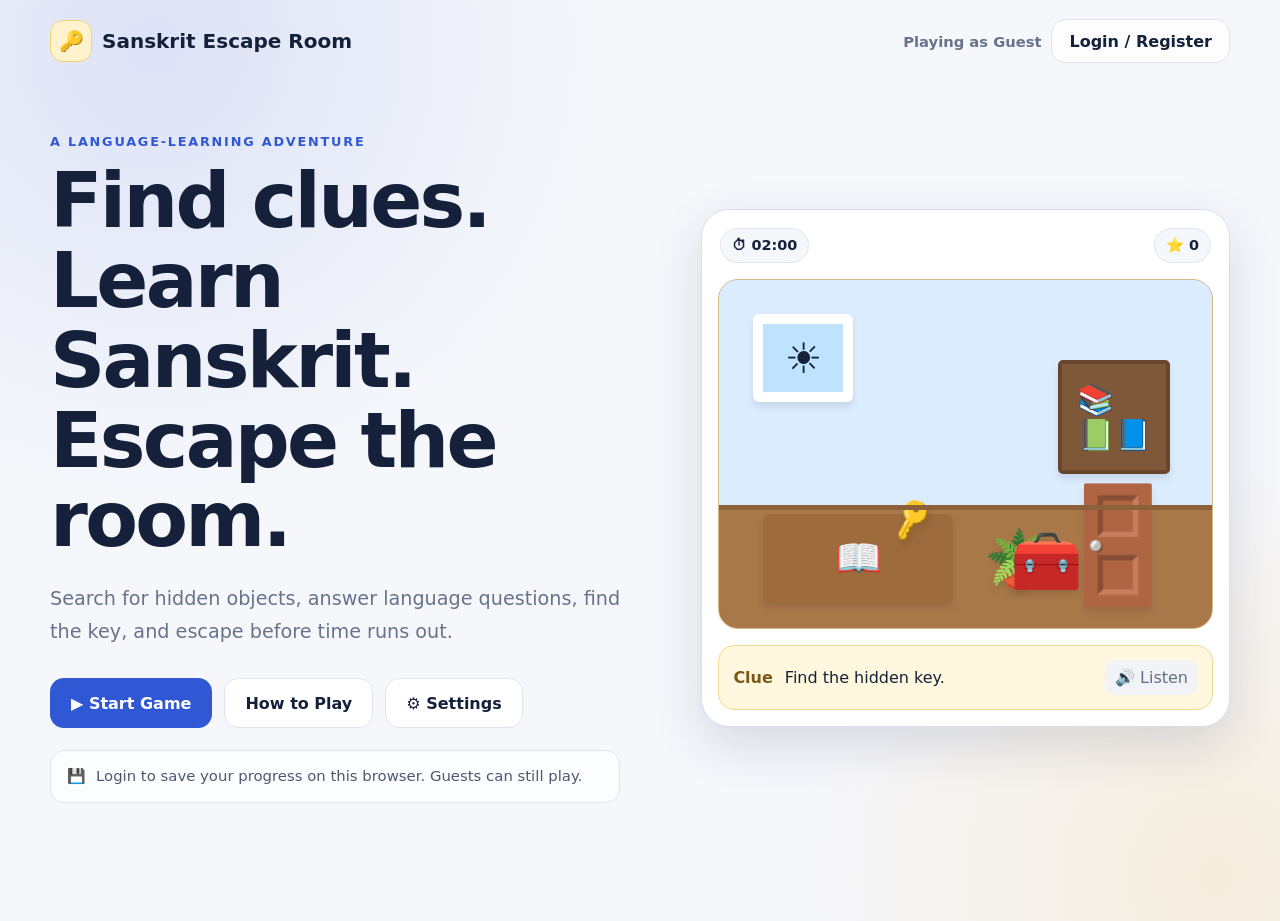
==== index.html @ dd3a9836 "Initial Sanskrit Escape Room prototype" ====
<!doctype html>
<html lang="en">
<head>
  <meta charset="utf-8" />
  <meta name="viewport" content="width=device-width, initial-scale=1" />
  <meta name="description" content="Sanskrit Escape Room - kid-friendly language learning game prototype" />
  <title>Sanskrit Escape Room</title>
  <link rel="stylesheet" href="css/style.css" />
</head>
<body>
  <div class="page-shell">
    <header class="topbar">
      <a class="brand" href="#" aria-label="Sanskrit Escape Room home">
        <span class="brand-mark" aria-hidden="true">🔑</span>
        <span>Sanskrit Escape Room</span>
      </a>

      <div class="account-area">
        <span id="userStatus" class="user-status">Playing as Guest</span>
        <button id="loginButton" class="button button-secondary" type="button">Login / Register</button>
        <button id="logoutButton" class="button button-secondary hidden" type="button">Logout</button>
      </div>
    </header>

    <main>
      <section id="homeScreen" class="hero" aria-labelledby="gameTitle">
        <div class="hero-copy">
          <p class="eyebrow">A language-learning adventure</p>
          <h1 id="gameTitle">Find clues. Learn Sanskrit. Escape the room.</h1>
          <p class="hero-text">
            Search for hidden objects, answer language questions, find the key, and escape before time runs out.
          </p>

          <div class="hero-actions">
            <button id="startGameButton" class="button button-primary button-large" type="button">▶ Start Game</button>
            <button id="howToPlayButton" class="button button-light button-large" type="button">How to Play</button>
            <button id="settingsButton" class="button button-light button-large" type="button">⚙ Settings</button>
          </div>

          <div class="save-note" role="note">
            <span aria-hidden="true">💾</span>
            <span>Login to save your progress on this browser. Guests can still play.</span>
          </div>
        </div>

        <div class="hero-visual" aria-label="Escape room game concept">
          <div class="room-card">
            <div class="room-topline">
              <span class="timer-pill">⏱ 02:00</span>
              <span class="score-pill">⭐ 0</span>
            </div>
            <div class="room-scene" aria-hidden="true">
              <div class="window">☀️</div>
              <div class="shelf">📚<br />📗📘</div>
              <div class="desk">📖</div>
              <div class="plant">🪴</div>
              <div class="chest">🧰</div>
              <div class="door">🚪</div>
              <div class="key">🔑</div>
            </div>
            <div class="clue-card">
              <strong>Clue</strong>
              <span>Find the hidden key.</span>
              <button class="audio-demo" type="button" aria-label="Audio preview" disabled title="Audio clues will be added with the level content">🔊 Listen</button>
            </div>
          </div>
        </div>
      </section>

      <section id="levelScreen" class="level-screen hidden" aria-labelledby="levelTitle">
        <div class="section-heading">
          <div>
            <p class="eyebrow">Choose your challenge</p>
            <h2 id="levelTitle">Select a Level</h2>
            <p id="progressSummary" class="muted-text">Level 1 is ready.</p>
          </div>
          <button id="backHomeButton" class="button button-light" type="button">← Back</button>
        </div>

        <div class="level-grid">
          <button class="level-card" type="button" data-level="1">
            <span class="level-number">1</span>
            <span class="level-name">The Study Room</span>
            <span class="level-details">Simple words • More time</span>
            <span class="level-state">Unlocked</span>
          </button>

          <button class="level-card locked" type="button" data-level="2" disabled>
            <span class="level-number">2</span>
            <span class="level-name">The Library</span>
            <span class="level-details">More objects • Shorter timer</span>
            <span class="level-state">🔒 Locked</span>
          </button>

          <button class="level-card locked" type="button" data-level="3" disabled>
            <span class="level-number">3</span>
            <span class="level-name">The Mystery Hall</span>
            <span class="level-details">Harder words • Simple sentences</span>
            <span class="level-state">🔒 Locked</span>
          </button>
        </div>

        <div id="guestWarning" class="guest-warning">
          You are playing as a guest. Your game progress will not be saved after you leave.
        </div>
      </section>
    </main>
  </div>

  <div id="modalBackdrop" class="modal-backdrop hidden" aria-hidden="true"></div>

  <section id="authModal" class="modal hidden" role="dialog" aria-modal="true" aria-labelledby="authTitle">
    <button class="modal-close" type="button" data-close-modal aria-label="Close">×</button>
    <h2 id="authTitle">Save your progress</h2>
    <p class="muted-text">Login or create a local prototype account.</p>

    <div class="tab-row" role="tablist" aria-label="Account options">
      <button id="loginTab" class="tab active" type="button" role="tab" aria-selected="true">Login</button>
      <button id="registerTab" class="tab" type="button" role="tab" aria-selected="false">Register</button>
    </div>

    <form id="loginForm" class="auth-form">
      <label>
        Username
        <input id="loginUsername" name="username" type="text" autocomplete="username" minlength="3" maxlength="20" required />
      </label>
      <label>
        Password
        <input id="loginPassword" name="password" type="password" autocomplete="current-password" minlength="6" required />
      </label>
      <button class="button button-primary" type="submit">Login</button>
    </form>

    <form id="registerForm" class="auth-form hidden">
      <label>
        Username
        <input id="registerUsername" name="username" type="text" autocomplete="username" minlength="3" maxlength="20" required />
      </label>
      <label>
        Password
        <input id="registerPassword" name="password" type="password" autocomplete="new-password" minlength="6" required />
      </label>
      <label>
        Confirm Password
        <input id="registerPasswordConfirm" name="passwordConfirm" type="password" autocomplete="new-password" minlength="6" required />
      </label>
      <button class="button button-primary" type="submit">Create Account</button>
    </form>

    <p id="authMessage" class="form-message" aria-live="polite"></p>
    <p class="prototype-note">
      Prototype only: passwords are hashed before local storage, but real production authentication needs a secure backend or authentication provider.
    </p>
  </section>

  <section id="howToPlayModal" class="modal hidden" role="dialog" aria-modal="true" aria-labelledby="howToTitle">
    <button class="modal-close" type="button" data-close-modal aria-label="Close">×</button>
    <h2 id="howToTitle">How to Play</h2>
    <ol class="instruction-list">
      <li><span>🔎</span><div><strong>Find hidden items</strong><p>Look around the room for the objects shown in your task list.</p></div></li>
      <li><span>💬</span><div><strong>Answer a language question</strong><p>After finding an item, identify it or answer a short Sanskrit question.</p></div></li>
      <li><span>🔑</span><div><strong>Find the key</strong><p>Every correct answer brings you closer to the key.</p></div></li>
      <li><span>⏱️</span><div><strong>Beat the timer</strong><p>Unlock the door before time runs out.</p></div></li>
    </ol>
  </section>

  <section id="settingsModal" class="modal hidden" role="dialog" aria-modal="true" aria-labelledby="settingsTitle">
    <button class="modal-close" type="button" data-close-modal aria-label="Close">×</button>
    <h2 id="settingsTitle">Settings</h2>

    <div class="setting-row">
      <div>
        <strong>Sound</strong>
        <p>Play game sounds and pronunciation audio.</p>
      </div>
      <label class="switch">
        <input id="soundSetting" type="checkbox" />
        <span class="slider" aria-hidden="true"></span>
      </label>
    </div>

    <div class="setting-row">
      <div>
        <strong>Reduced Motion</strong>
        <p>Use fewer animations.</p>
      </div>
      <label class="switch">
        <input id="motionSetting" type="checkbox" />
        <span class="slider" aria-hidden="true"></span>
      </label>
    </div>

    <button id="saveSettingsButton" class="button button-primary" type="button">Save Settings</button>
    <p id="settingsMessage" class="form-message" aria-live="polite"></p>
  </section>

  <script src="js/models/UserModel.js"></script>
  <script src="js/models/ProgressModel.js"></script>
  <script src="js/models/SettingsModel.js"></script>
  <script src="js/views/AuthView.js"></script>
  <script src="js/views/MainMenuView.js"></script>
  <script src="js/views/SettingsView.js"></script>
  <script src="js/controllers/AuthController.js"></script>
  <script src="js/controllers/MainMenuController.js"></script>
  <script src="js/controllers/SettingsController.js"></script>
  <script src="js/app.js"></script>
</body>
</html>
---- css/style.css ----
:root {
  --bg: #f6f7fb;
  --panel: #ffffff;
  --text: #15213a;
  --muted: #67738b;
  --border: #dfe5ef;
  --primary: #3158d4;
  --primary-dark: #2747b4;
  --accent: #f2b84b;
  --success: #18805c;
  --danger: #ba2d3e;
  --shadow: 0 18px 50px rgba(31, 46, 83, 0.14);
}

* { box-sizing: border-box; }

html { min-width: 320px; }

body {
  margin: 0;
  min-height: 100vh;
  font-family: Inter, ui-sans-serif, system-ui, -apple-system, BlinkMacSystemFont, "Segoe UI", sans-serif;
  color: var(--text);
  background:
    radial-gradient(circle at 12% 5%, rgba(49, 88, 212, 0.13), transparent 28rem),
    radial-gradient(circle at 95% 95%, rgba(242, 184, 75, 0.17), transparent 26rem),
    var(--bg);
}

button, input { font: inherit; }
button { cursor: pointer; }
button:focus-visible, input:focus-visible { outline: 3px solid rgba(49, 88, 212, 0.28); outline-offset: 2px; }

.hidden { display: none !important; }

.page-shell {
  width: min(1180px, calc(100% - 32px));
  margin: 0 auto;
  padding-bottom: 48px;
}

.topbar {
  min-height: 82px;
  display: flex;
  align-items: center;
  justify-content: space-between;
  gap: 20px;
}

.brand {
  display: inline-flex;
  align-items: center;
  gap: 10px;
  color: var(--text);
  text-decoration: none;
  font-weight: 850;
  font-size: clamp(1rem, 2vw, 1.25rem);
}

.brand-mark {
  display: grid;
  place-items: center;
  width: 42px;
  height: 42px;
  border-radius: 13px;
  background: #fff3ce;
  border: 1px solid #f4d375;
}

.account-area { display: flex; align-items: center; gap: 10px; flex-wrap: wrap; justify-content: flex-end; }
.user-status { font-size: 0.92rem; color: var(--muted); font-weight: 650; }

.button {
  min-height: 44px;
  border: 1px solid transparent;
  border-radius: 14px;
  padding: 10px 17px;
  font-weight: 760;
  transition: transform 150ms ease, background 150ms ease, border-color 150ms ease;
}
.button:hover { transform: translateY(-1px); }
.button-primary { color: #fff; background: var(--primary); }
.button-primary:hover { background: var(--primary-dark); }
.button-secondary { color: var(--text); background: rgba(255,255,255,.75); border-color: var(--border); }
.button-light { color: var(--text); background: #fff; border-color: var(--border); }
.button-large { padding: 13px 20px; min-height: 50px; }

.hero {
  min-height: 650px;
  display: grid;
  grid-template-columns: minmax(0, 1fr) minmax(420px, 0.92fr);
  align-items: center;
  gap: clamp(32px, 6vw, 80px);
  padding: 52px 0 70px;
}

.eyebrow {
  margin: 0 0 12px;
  color: var(--primary);
  font-size: 0.8rem;
  font-weight: 850;
  text-transform: uppercase;
  letter-spacing: 0.14em;
}

h1, h2 { margin: 0; line-height: 1.04; letter-spacing: -0.035em; }
h1 { max-width: 720px; font-size: clamp(2.55rem, 6vw, 5rem); }
h2 { font-size: clamp(2rem, 4vw, 3rem); }

.hero-text {
  max-width: 620px;
  margin: 22px 0 0;
  color: var(--muted);
  font-size: clamp(1.02rem, 2vw, 1.2rem);
  line-height: 1.72;
}

.hero-actions { display: flex; gap: 12px; flex-wrap: wrap; margin-top: 30px; }

.save-note {
  display: flex;
  align-items: flex-start;
  gap: 10px;
  max-width: 570px;
  margin-top: 22px;
  padding: 14px 16px;
  color: #4d5870;
  background: rgba(255,255,255,.72);
  border: 1px solid var(--border);
  border-radius: 14px;
  font-size: 0.93rem;
  line-height: 1.5;
}

.hero-visual { min-width: 0; }
.room-card {
  overflow: hidden;
  background: var(--panel);
  border: 1px solid #d8deeb;
  border-radius: 28px;
  box-shadow: var(--shadow);
}
.room-topline { display: flex; justify-content: space-between; gap: 12px; padding: 18px 18px 0; }
.timer-pill, .score-pill { padding: 8px 11px; border-radius: 999px; font-weight: 800; font-size: .9rem; background: #f6f7fb; border: 1px solid var(--border); }

.room-scene {
  position: relative;
  min-height: 350px;
  margin: 16px;
  overflow: hidden;
  border-radius: 20px;
  border: 1px solid #d4bb8a;
  background:
    linear-gradient(to bottom, #dcecff 0 65%, #a87849 65% 100%);
}
.room-scene::after {
  content: "";
  position: absolute;
  left: 0; right: 0; bottom: 34%;
  height: 5px;
  background: #8d603c;
}
.window, .shelf, .desk, .plant, .chest, .door, .key {
  position: absolute;
  user-select: none;
  filter: drop-shadow(0 5px 3px rgba(0,0,0,.09));
}
.window { top: 34px; left: 34px; width: 100px; height: 88px; display:grid;place-items:center;font-size:42px;background:#bfe3ff;border:10px solid #fff;border-radius:6px; }
.shelf { top: 80px; right: 42px; padding: 18px 15px; font-size: 30px; background: #7f5739; border-radius: 5px; border: 4px solid #68452d; }
.desk { left: 44px; bottom: 26px; width: 190px; height: 88px; display:grid;place-items:center;font-size:38px;background:#9d6b3c;border-radius:7px 7px 3px 3px; }
.plant { left: 265px; bottom: 36px; font-size: 55px; }
.chest { right: 130px; bottom: 33px; font-size: 58px; }
.door { right: 24px; bottom: 17px; font-size: 112px; }
.key { left: 173px; bottom: 90px; font-size: 32px; transform: rotate(-17deg); }

.clue-card {
  display: grid;
  grid-template-columns: auto 1fr auto;
  align-items: center;
  gap: 12px;
  margin: 0 16px 16px;
  padding: 14px;
  background: #fff8df;
  border: 1px solid #f1da8c;
  border-radius: 16px;
}
.clue-card strong { color: #795915; }
.audio-demo { border: 0; border-radius: 10px; padding: 8px 10px; color: #637085; background: #f1f3f7; cursor: not-allowed; }

.level-screen { padding: 70px 0; }
.section-heading { display: flex; justify-content: space-between; gap: 18px; align-items: end; margin-bottom: 32px; }
.muted-text { margin: 10px 0 0; color: var(--muted); line-height: 1.55; }

.level-grid { display: grid; grid-template-columns: repeat(3, minmax(0, 1fr)); gap: 20px; }
.level-card {
  min-height: 245px;
  display: flex;
  flex-direction: column;
  align-items: flex-start;
  text-align: left;
  border: 1px solid var(--border);
  border-radius: 22px;
  padding: 22px;
  color: var(--text);
  background: #fff;
  box-shadow: 0 12px 30px rgba(31, 46, 83, 0.08);
}
.level-card:not(.locked):hover { border-color: #a9b9ea; transform: translateY(-3px); }
.level-number { display: grid; place-items:center; width: 46px; height: 46px; margin-bottom: 30px; border-radius: 14px; color: #fff; background: var(--primary); font-size: 1.2rem; font-weight: 900; }
.level-name { font-size: 1.25rem; font-weight: 850; }
.level-details { margin-top: 8px; color: var(--muted); line-height: 1.5; }
.level-state { margin-top: auto; padding-top: 20px; color: var(--success); font-weight: 820; }
.level-card.locked { cursor: not-allowed; opacity: .64; background: #f3f5f8; box-shadow: none; }
.level-card.locked .level-number { background: #929db0; }
.level-card.locked .level-state { color: #727d90; }

.guest-warning { margin-top: 20px; padding: 14px 16px; border-radius: 14px; background: #fff8df; border: 1px solid #f1da8c; color: #6e571b; }

.modal-backdrop {
  position: fixed;
  inset: 0;
  z-index: 20;
  background: rgba(20, 29, 48, .54);
  backdrop-filter: blur(5px);
}
.modal {
  position: fixed;
  z-index: 30;
  left: 50%; top: 50%;
  transform: translate(-50%, -50%);
  width: min(520px, calc(100% - 32px));
  max-height: calc(100vh - 32px);
  overflow: auto;
  padding: 28px;
  border-radius: 24px;
  background: #fff;
  box-shadow: 0 32px 80px rgba(14, 24, 48, .30);
}
.modal-close { position:absolute; top:14px; right:14px; width:42px; height:42px; border:0; border-radius:50%; color:#4c5870; background:#f1f3f7; font-size:1.45rem; }
.modal h2 { padding-right: 46px; font-size: 2rem; }
.tab-row { display: grid; grid-template-columns: 1fr 1fr; gap: 8px; margin: 24px 0 18px; padding: 5px; background: #f1f3f7; border-radius: 13px; }
.tab { min-height: 42px; border: 0; border-radius: 10px; color: var(--muted); background: transparent; font-weight: 800; }
.tab.active { color: var(--text); background: #fff; box-shadow: 0 3px 12px rgba(25,35,60,.08); }
.auth-form { display: grid; gap: 16px; }
.auth-form label { display: grid; gap: 7px; color: #3b465b; font-weight: 720; }
.auth-form input { width:100%; min-height:48px; padding: 10px 12px; border-radius: 12px; border: 1px solid #cfd7e5; background:#fff; color:var(--text); }
.form-message { min-height: 22px; margin: 14px 0 0; font-weight: 700; }
.form-message.error { color: var(--danger); }
.form-message.success { color: var(--success); }
.prototype-note { margin: 16px 0 0; padding: 12px; border-radius: 12px; color: #636f83; background: #f6f7fa; font-size: .82rem; line-height: 1.45; }

.instruction-list { list-style: none; display: grid; gap: 16px; margin: 24px 0 0; padding: 0; }
.instruction-list li { display: grid; grid-template-columns: 46px 1fr; gap: 12px; align-items: start; }
.instruction-list li > span { display:grid;place-items:center;width:46px;height:46px;border-radius:13px;background:#f1f4fb;font-size:1.4rem; }
.instruction-list p { margin: 4px 0 0; color: var(--muted); line-height: 1.5; }

.setting-row { display:flex;justify-content:space-between;align-items:center;gap:20px;padding:20px 0;border-bottom:1px solid var(--border); }
.setting-row p { margin:4px 0 0;color:var(--muted);font-size:.9rem; }
.switch { position:relative; flex:0 0 auto; }
.switch input { position:absolute; opacity:0; pointer-events:none; }
.slider { display:block;width:52px;height:30px;border-radius:999px;background:#c6cfdd;position:relative;transition:background 150ms ease; }
.slider::after { content:"";position:absolute;top:4px;left:4px;width:22px;height:22px;border-radius:50%;background:#fff;transition:transform 150ms ease;box-shadow:0 2px 6px rgba(0,0,0,.18); }
.switch input:checked + .slider { background:var(--primary); }
.switch input:checked + .slider::after { transform:translateX(22px); }
#saveSettingsButton { margin-top: 20px; width: 100%; }

body.reduce-motion *, body.reduce-motion *::before, body.reduce-motion *::after { scroll-behavior: auto !important; transition-duration: .001ms !important; animation-duration: .001ms !important; }

@media (max-width: 900px) {
  .hero { grid-template-columns: 1fr; min-height: auto; padding-top: 36px; }
  .hero-copy { order: 1; }
  .hero-visual { order: 2; max-width: 620px; width: 100%; }
  .level-grid { grid-template-columns: 1fr; }
}

@media (max-width: 620px) {
  .page-shell { width: min(100% - 22px, 1180px); }
  .topbar { padding: 12px 0; align-items: flex-start; }
  .brand span:last-child { display: none; }
  .account-area { gap: 7px; }
  .user-status { width: 100%; text-align: right; }
  .hero { padding: 30px 0 50px; gap: 30px; }
  .hero-actions { display: grid; grid-template-columns: 1fr; }
  .hero-actions .button { width: 100%; }
  .room-scene { min-height: 290px; }
  .window { transform: scale(.82); transform-origin: top left; }
  .shelf { right: 18px; transform: scale(.8); transform-origin: top right; }
  .desk { left: 20px; width: 145px; }
  .plant { left: 176px; }
  .chest { right: 86px; }
  .door { right: 3px; font-size: 90px; }
  .key { left: 115px; }
  .clue-card { grid-template-columns: 1fr auto; }
  .clue-card strong { grid-column: 1 / -1; }
  .section-heading { align-items: flex-start; }
}
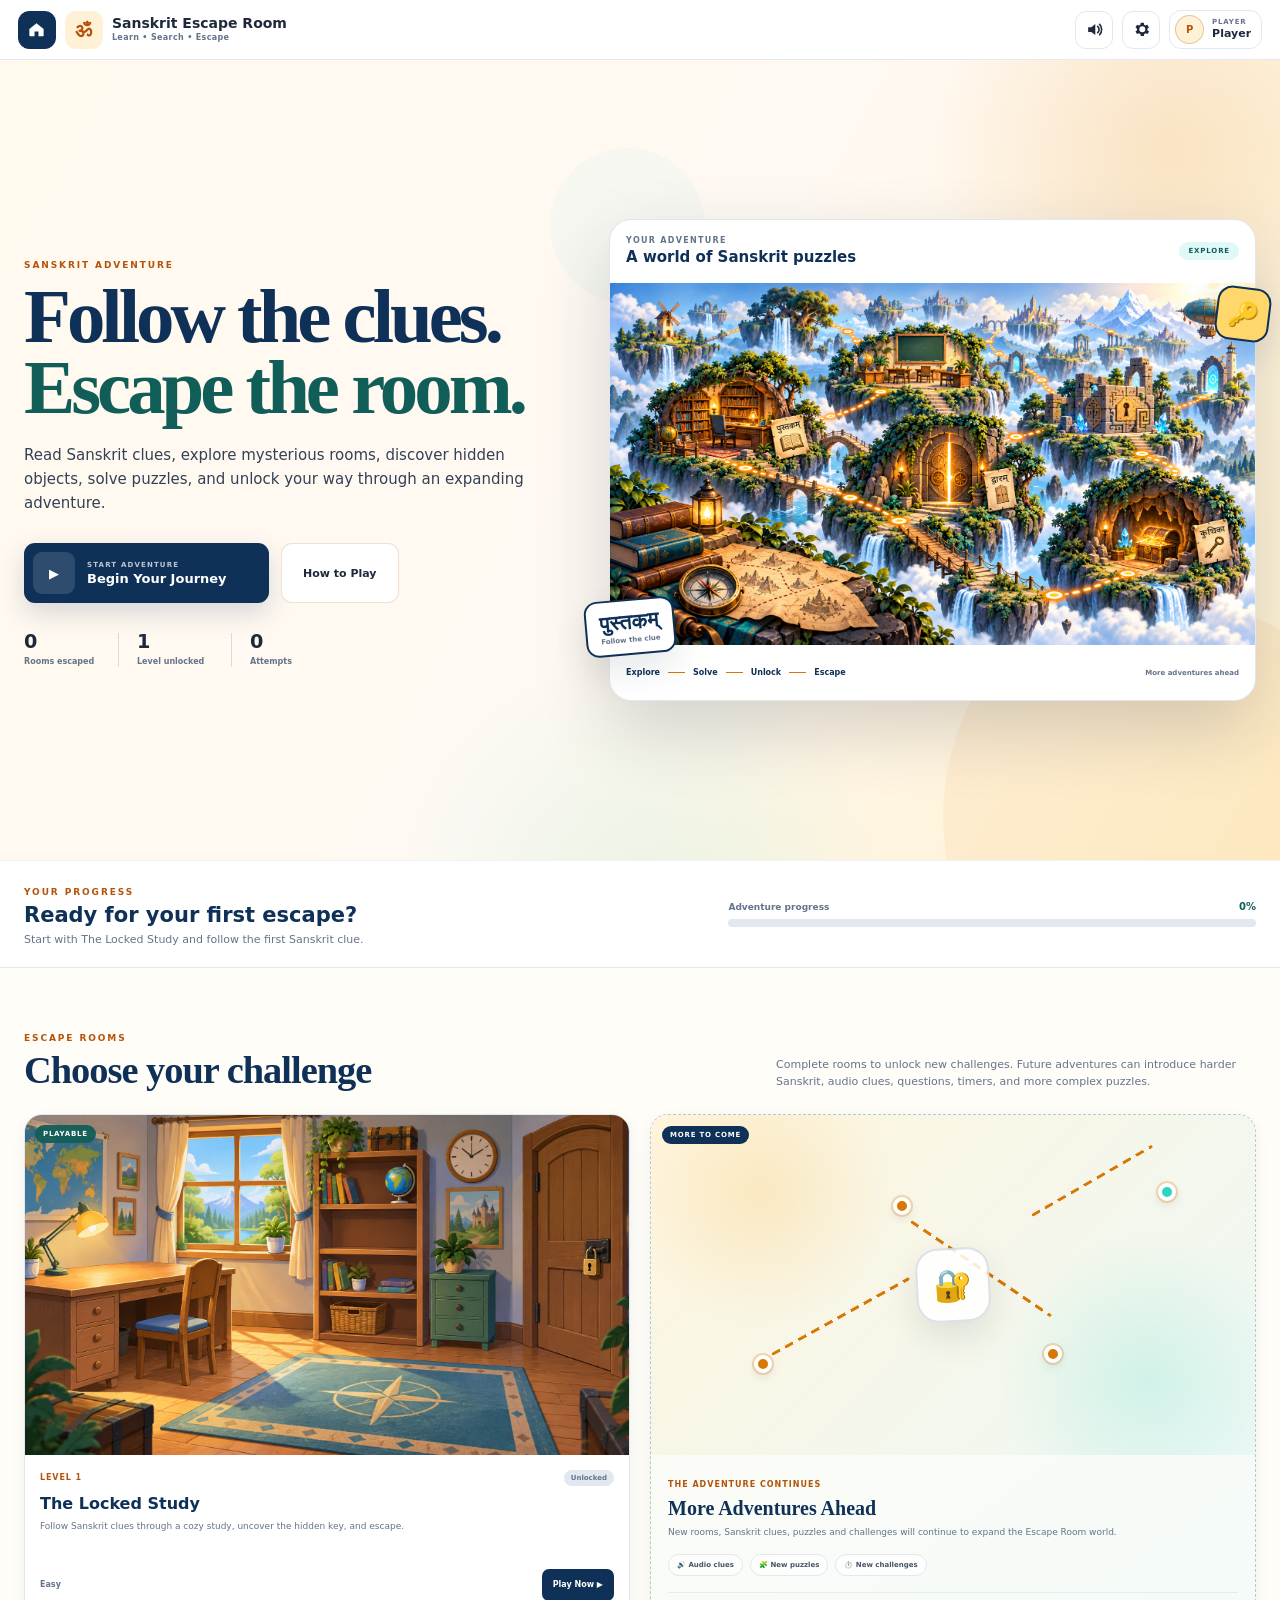
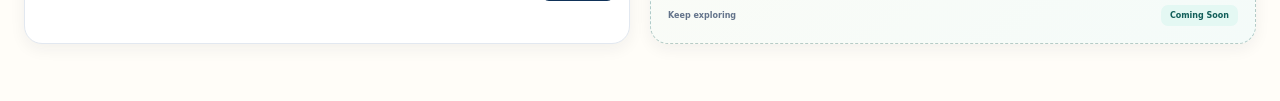
==== commit b9fa0ad6: "Refactor escape room  and fix home page &  Level 1 UI" ====
--- a/index.html
+++ b/index.html
@@ -1,208 +1,379 @@
 <!doctype html>
 <html lang="en">
-<head>
-  <meta charset="utf-8" />
-  <meta name="viewport" content="width=device-width, initial-scale=1" />
-  <meta name="description" content="Sanskrit Escape Room - kid-friendly language learning game prototype" />
-  <title>Sanskrit Escape Room</title>
-  <link rel="stylesheet" href="css/style.css" />
-</head>
-<body>
-  <div class="page-shell">
-    <header class="topbar">
-      <a class="brand" href="#" aria-label="Sanskrit Escape Room home">
-        <span class="brand-mark" aria-hidden="true">🔑</span>
-        <span>Sanskrit Escape Room</span>
-      </a>
-
-      <div class="account-area">
-        <span id="userStatus" class="user-status">Playing as Guest</span>
-        <button id="loginButton" class="button button-secondary" type="button">Login / Register</button>
-        <button id="logoutButton" class="button button-secondary hidden" type="button">Logout</button>
-      </div>
-    </header>
-
-    <main>
-      <section id="homeScreen" class="hero" aria-labelledby="gameTitle">
+  <head>
+    <meta charset="UTF-8" />
+
+    <meta name="viewport" content="width=device-width, initial-scale=1.0" />
+
+    <meta
+      name="description"
+      content="Sanskrit Escape Room - follow Sanskrit clues, explore interactive rooms, solve puzzles, and escape."
+    />
+
+    <title>Sanskrit Escape Room</title>
+
+    <!-- Shared game header / app shell -->
+
+    <link rel="stylesheet" href="shared/css/app-shell.css" />
+
+    <!-- Home page styles -->
+
+    <link rel="stylesheet" href="assets/css/home.css" />
+  </head>
+
+  <body>
+    <!-- ==================================================
+       SHARED APP HEADER
+
+       AppHeader.js automatically adds:
+
+       - Portal home button
+       - Sanskrit Escape Room branding
+       - Sound button
+       - Settings button
+       - zat.am username / avatar
+  =================================================== -->
+
+    <div id="appHeader"></div>
+
+    <!-- ==================================================
+       HOME PAGE
+  =================================================== -->
+
+    <main class="home-main">
+      <!-- ==================================================
+         HERO
+    =================================================== -->
+
+      <section class="hero-shell">
+        <!-- ================================================
+           LEFT SIDE
+      ================================================= -->
+
         <div class="hero-copy">
-          <p class="eyebrow">A language-learning adventure</p>
-          <h1 id="gameTitle">Find clues. Learn Sanskrit. Escape the room.</h1>
-          <p class="hero-text">
-            Search for hidden objects, answer language questions, find the key, and escape before time runs out.
+          <span class="hero-kicker"> SANSKRIT ADVENTURE </span>
+
+          <h1>
+            Follow the clues.
+
+            <br />
+
+            <span> Escape the room. </span>
+          </h1>
+
+          <p class="hero-lead">
+            Read Sanskrit clues, explore mysterious rooms, discover hidden
+            objects, solve puzzles, and unlock your way through an expanding
+            adventure.
           </p>
 
+          <!-- ============================================
+             ACTIONS
+        ============================================= -->
+
           <div class="hero-actions">
-            <button id="startGameButton" class="button button-primary button-large" type="button">▶ Start Game</button>
-            <button id="howToPlayButton" class="button button-light button-large" type="button">How to Play</button>
-            <button id="settingsButton" class="button button-light button-large" type="button">⚙ Settings</button>
-          </div>
-
-          <div class="save-note" role="note">
-            <span aria-hidden="true">💾</span>
-            <span>Login to save your progress on this browser. Guests can still play.</span>
-          </div>
-        </div>
-
-        <div class="hero-visual" aria-label="Escape room game concept">
-          <div class="room-card">
-            <div class="room-topline">
-              <span class="timer-pill">⏱ 02:00</span>
-              <span class="score-pill">⭐ 0</span>
-            </div>
-            <div class="room-scene" aria-hidden="true">
-              <div class="window">☀️</div>
-              <div class="shelf">📚<br />📗📘</div>
-              <div class="desk">📖</div>
-              <div class="plant">🪴</div>
-              <div class="chest">🧰</div>
-              <div class="door">🚪</div>
-              <div class="key">🔑</div>
-            </div>
-            <div class="clue-card">
-              <strong>Clue</strong>
-              <span>Find the hidden key.</span>
-              <button class="audio-demo" type="button" aria-label="Audio preview" disabled title="Audio clues will be added with the level content">🔊 Listen</button>
-            </div>
-          </div>
+            <!--
+            home.js automatically changes this to:
+
+            Start Adventure
+            Continue Adventure
+            Replay
+
+            depending on saved progress.
+          -->
+
+            <a
+              id="continueButton"
+              class="primary-action"
+              href="game/game.html?level=1"
+            >
+              <span class="action-icon" aria-hidden="true"> ▶ </span>
+
+              <span>
+                <small id="continueEyebrow"> START ADVENTURE </small>
+
+                <strong id="continueLabel"> Begin Your Journey </strong>
+              </span>
+            </a>
+
+            <button id="howToPlayButton" class="secondary-action" type="button">
+              How to Play
+            </button>
+          </div>
+
+          <!-- ============================================
+             PLAYER STATS
+        ============================================= -->
+
+          <div class="quick-stats">
+            <div>
+              <strong id="completedStat"> 0 </strong>
+
+              <span> Rooms escaped </span>
+            </div>
+
+            <i aria-hidden="true"></i>
+
+            <div>
+              <strong id="unlockedStat"> 1 </strong>
+
+              <span> Levels unlocked </span>
+            </div>
+
+            <i aria-hidden="true"></i>
+
+            <div>
+              <strong id="attemptStat"> 0 </strong>
+
+              <span> Total attempts </span>
+            </div>
+          </div>
+        </div>
+
+        <!-- ================================================
+           RIGHT SIDE
+           GENERIC ADVENTURE WORLD
+
+           This no longer represents only Level 1.
+      ================================================= -->
+
+        <div
+          class="hero-preview"
+          aria-label="Sanskrit Escape Room adventure world"
+        >
+          <div class="adventure-window">
+            <!-- ==========================================
+               CARD HEADER
+          =========================================== -->
+
+            <div class="adventure-toolbar">
+              <div>
+                <span> YOUR ADVENTURE </span>
+
+                <strong> A world of Sanskrit puzzles </strong>
+              </div>
+
+              <span class="explore-pill"> EXPLORE </span>
+            </div>
+
+            <!-- ==========================================
+               ADVENTURE MAP ART
+          =========================================== -->
+
+            <div class="adventure-image">
+              <img
+                src="assets/images/home/adventure-map.png"
+                alt="Illustrated Sanskrit Escape Room adventure map with connected puzzle locations, pathways, keys, and mystery rooms"
+              />
+            </div>
+
+            <!-- ==========================================
+               ADVENTURE FOOTER
+          =========================================== -->
+
+            <div class="adventure-bottom">
+              <div class="adventure-path">
+                <span> Explore </span>
+
+                <i aria-hidden="true"></i>
+
+                <span> Solve </span>
+
+                <i aria-hidden="true"></i>
+
+                <span> Unlock </span>
+
+                <i aria-hidden="true"></i>
+
+                <span> Escape </span>
+              </div>
+
+              <small> More adventures ahead </small>
+            </div>
+          </div>
+
+          <!-- ============================================
+             DECORATIVE VERIFIED SANSKRIT CLUE
+
+             This is HTML text, not AI-generated text,
+             so we control its spelling.
+        ============================================= -->
+
+          <div class="floating-token token-word" aria-hidden="true">
+            <strong> पुस्तकम् </strong>
+
+            <small> Follow the clue </small>
+          </div>
+
+          <!-- ============================================
+             DECORATIVE KEY
+        ============================================= -->
+
+          <div class="floating-token token-key" aria-hidden="true">🔑</div>
         </div>
       </section>
 
-      <section id="levelScreen" class="level-screen hidden" aria-labelledby="levelTitle">
+      <!-- ==================================================
+         PROGRESS STRIP
+    =================================================== -->
+
+      <section class="progress-strip">
+        <div>
+          <span class="section-kicker"> YOUR PROGRESS </span>
+
+          <h2 id="progressTitle">Ready for your first escape?</h2>
+
+          <p id="progressMessage">
+            Start with The Locked Study and follow the first Sanskrit clue.
+          </p>
+        </div>
+
+        <div class="progress-block">
+          <div class="progress-copy">
+            <span> Adventure progress </span>
+
+            <strong id="progressPercent"> 0% </strong>
+          </div>
+
+          <div
+            class="progress-track"
+            role="progressbar"
+            aria-label="Escape Room progress"
+            aria-valuemin="0"
+            aria-valuemax="100"
+            aria-valuenow="0"
+          >
+            <div id="progressBar"></div>
+          </div>
+        </div>
+      </section>
+
+      <!-- ==================================================
+         LEVELS
+    =================================================== -->
+
+      <section class="levels-section" id="levels">
         <div class="section-heading">
           <div>
-            <p class="eyebrow">Choose your challenge</p>
-            <h2 id="levelTitle">Select a Level</h2>
-            <p id="progressSummary" class="muted-text">Level 1 is ready.</p>
-          </div>
-          <button id="backHomeButton" class="button button-light" type="button">← Back</button>
-        </div>
-
-        <div class="level-grid">
-          <button class="level-card" type="button" data-level="1">
-            <span class="level-number">1</span>
-            <span class="level-name">The Study Room</span>
-            <span class="level-details">Simple words • More time</span>
-            <span class="level-state">Unlocked</span>
-          </button>
-
-          <button class="level-card locked" type="button" data-level="2" disabled>
-            <span class="level-number">2</span>
-            <span class="level-name">The Library</span>
-            <span class="level-details">More objects • Shorter timer</span>
-            <span class="level-state">🔒 Locked</span>
-          </button>
-
-          <button class="level-card locked" type="button" data-level="3" disabled>
-            <span class="level-number">3</span>
-            <span class="level-name">The Mystery Hall</span>
-            <span class="level-details">Harder words • Simple sentences</span>
-            <span class="level-state">🔒 Locked</span>
-          </button>
-        </div>
-
-        <div id="guestWarning" class="guest-warning">
-          You are playing as a guest. Your game progress will not be saved after you leave.
-        </div>
+            <span class="section-kicker"> ESCAPE ROOMS </span>
+
+            <h2>Choose your challenge</h2>
+          </div>
+
+          <p>
+            Complete rooms to unlock new challenges. Future adventures can
+            introduce harder Sanskrit, audio clues, questions, timers, and more
+            complex puzzles.
+          </p>
+        </div>
+
+        <!--
+        home.js creates level cards here automatically
+        from levels/manifest.js
+      -->
+
+        <div id="levelGrid" class="level-grid"></div>
       </section>
     </main>
-  </div>
-
-  <div id="modalBackdrop" class="modal-backdrop hidden" aria-hidden="true"></div>
-
-  <section id="authModal" class="modal hidden" role="dialog" aria-modal="true" aria-labelledby="authTitle">
-    <button class="modal-close" type="button" data-close-modal aria-label="Close">×</button>
-    <h2 id="authTitle">Save your progress</h2>
-    <p class="muted-text">Login or create a local prototype account.</p>
-
-    <div class="tab-row" role="tablist" aria-label="Account options">
-      <button id="loginTab" class="tab active" type="button" role="tab" aria-selected="true">Login</button>
-      <button id="registerTab" class="tab" type="button" role="tab" aria-selected="false">Register</button>
-    </div>
-
-    <form id="loginForm" class="auth-form">
-      <label>
-        Username
-        <input id="loginUsername" name="username" type="text" autocomplete="username" minlength="3" maxlength="20" required />
+
+    <!-- ==================================================
+       HOW TO PLAY DIALOG
+  =================================================== -->
+
+    <dialog id="howToPlayDialog" class="game-dialog">
+      <form method="dialog">
+        <button class="dialog-close" value="cancel" aria-label="Close">
+          ×
+        </button>
+      </form>
+
+      <span class="section-kicker"> HOW TO PLAY </span>
+
+      <h2>Escape one clue at a time</h2>
+
+      <div class="instruction-list">
+        <div>
+          <span> 1 </span>
+
+          <p>Read the Sanskrit word and the short clue.</p>
+        </div>
+
+        <div>
+          <span> 2 </span>
+
+          <p>Search the room and select the object that matches.</p>
+        </div>
+
+        <div>
+          <span> 3 </span>
+
+          <p>Each correct discovery reveals the next part of the story.</p>
+        </div>
+
+        <div>
+          <span> 4 </span>
+
+          <p>Follow the clues, find the key, and unlock the exit.</p>
+        </div>
+      </div>
+
+      <a class="dialog-primary" href="game/game.html?level=1">
+        Start Adventure
+      </a>
+    </dialog>
+
+    <!-- ==================================================
+       SETTINGS DIALOG
+
+       Opened by the settings button in AppHeader.js
+  =================================================== -->
+
+    <dialog id="settingsDialog" class="game-dialog settings-dialog">
+      <form method="dialog">
+        <button class="dialog-close" value="cancel" aria-label="Close">
+          ×
+        </button>
+      </form>
+
+      <span class="section-kicker"> GAME SETTINGS </span>
+
+      <h2>Settings</h2>
+
+      <!-- SOUND -->
+
+      <label class="setting-row">
+        <span>
+          <strong> Sound </strong>
+
+          <small> Play Sanskrit audio and game sounds when available. </small>
+        </span>
+
+        <input id="soundSetting" type="checkbox" />
       </label>
-      <label>
-        Password
-        <input id="loginPassword" name="password" type="password" autocomplete="current-password" minlength="6" required />
+
+      <!-- HINTS -->
+
+      <label class="setting-row">
+        <span>
+          <strong> Show hints </strong>
+
+          <small> Keep English hint text visible under Sanskrit clues. </small>
+        </span>
+
+        <input id="hintSetting" type="checkbox" />
       </label>
-      <button class="button button-primary" type="submit">Login</button>
-    </form>
-
-    <form id="registerForm" class="auth-form hidden">
-      <label>
-        Username
-        <input id="registerUsername" name="username" type="text" autocomplete="username" minlength="3" maxlength="20" required />
-      </label>
-      <label>
-        Password
-        <input id="registerPassword" name="password" type="password" autocomplete="new-password" minlength="6" required />
-      </label>
-      <label>
-        Confirm Password
-        <input id="registerPasswordConfirm" name="passwordConfirm" type="password" autocomplete="new-password" minlength="6" required />
-      </label>
-      <button class="button button-primary" type="submit">Create Account</button>
-    </form>
-
-    <p id="authMessage" class="form-message" aria-live="polite"></p>
-    <p class="prototype-note">
-      Prototype only: passwords are hashed before local storage, but real production authentication needs a secure backend or authentication provider.
-    </p>
-  </section>
-
-  <section id="howToPlayModal" class="modal hidden" role="dialog" aria-modal="true" aria-labelledby="howToTitle">
-    <button class="modal-close" type="button" data-close-modal aria-label="Close">×</button>
-    <h2 id="howToTitle">How to Play</h2>
-    <ol class="instruction-list">
-      <li><span>🔎</span><div><strong>Find hidden items</strong><p>Look around the room for the objects shown in your task list.</p></div></li>
-      <li><span>💬</span><div><strong>Answer a language question</strong><p>After finding an item, identify it or answer a short Sanskrit question.</p></div></li>
-      <li><span>🔑</span><div><strong>Find the key</strong><p>Every correct answer brings you closer to the key.</p></div></li>
-      <li><span>⏱️</span><div><strong>Beat the timer</strong><p>Unlock the door before time runs out.</p></div></li>
-    </ol>
-  </section>
-
-  <section id="settingsModal" class="modal hidden" role="dialog" aria-modal="true" aria-labelledby="settingsTitle">
-    <button class="modal-close" type="button" data-close-modal aria-label="Close">×</button>
-    <h2 id="settingsTitle">Settings</h2>
-
-    <div class="setting-row">
-      <div>
-        <strong>Sound</strong>
-        <p>Play game sounds and pronunciation audio.</p>
-      </div>
-      <label class="switch">
-        <input id="soundSetting" type="checkbox" />
-        <span class="slider" aria-hidden="true"></span>
-      </label>
-    </div>
-
-    <div class="setting-row">
-      <div>
-        <strong>Reduced Motion</strong>
-        <p>Use fewer animations.</p>
-      </div>
-      <label class="switch">
-        <input id="motionSetting" type="checkbox" />
-        <span class="slider" aria-hidden="true"></span>
-      </label>
-    </div>
-
-    <button id="saveSettingsButton" class="button button-primary" type="button">Save Settings</button>
-    <p id="settingsMessage" class="form-message" aria-live="polite"></p>
-  </section>
-
-  <script src="js/models/UserModel.js"></script>
-  <script src="js/models/ProgressModel.js"></script>
-  <script src="js/models/SettingsModel.js"></script>
-  <script src="js/views/AuthView.js"></script>
-  <script src="js/views/MainMenuView.js"></script>
-  <script src="js/views/SettingsView.js"></script>
-  <script src="js/controllers/AuthController.js"></script>
-  <script src="js/controllers/MainMenuController.js"></script>
-  <script src="js/controllers/SettingsController.js"></script>
-  <script src="js/app.js"></script>
-</body>
+
+      <!-- RESET -->
+
+      <button id="resetProgressButton" class="danger-action" type="button">
+        Reset Escape Room progress
+      </button>
+    </dialog>
+
+    <!-- ==================================================
+       HOME PAGE JAVASCRIPT
+  =================================================== -->
+
+    <script type="module" src="assets/js/home.js"></script>
+  </body>
 </html>
--- a/shared/css/app-shell.css
+++ b/shared/css/app-shell.css
@@ -0,0 +1,179 @@
+/* Shared top bar used by the Escape Room home and game screens. */
+
+.escape-app-header {
+  min-height: 60px;
+  padding: 8px clamp(10px, 1.4vw, 22px);
+  display: flex;
+  align-items: center;
+  justify-content: space-between;
+  gap: 18px;
+  background: rgba(255,255,255,.96);
+  border-bottom: 1px solid #E2E8F0;
+  backdrop-filter: blur(14px);
+}
+
+.escape-app-header__left,
+.escape-app-header__right {
+  display: flex;
+  align-items: center;
+  gap: 9px;
+  min-width: 0;
+}
+
+.app-icon-button {
+  width: 38px;
+  height: 38px;
+  flex: 0 0 38px;
+  border: 1px solid #E2E8F0;
+  border-radius: 11px;
+  background: #FFFFFF;
+  color: #1E293B;
+  display: grid;
+  place-items: center;
+  text-decoration: none;
+  cursor: pointer;
+  transition: transform .16s ease, border-color .16s ease, background .16s ease;
+}
+
+.app-icon-button:hover {
+  transform: translateY(-1px);
+  border-color: rgba(17,94,89,.35);
+  background: #F8FFFD;
+}
+
+.app-icon-button svg {
+  width: 19px;
+  height: 19px;
+  fill: currentColor;
+}
+
+.app-icon-button.portal-home {
+  background: #0F3158;
+  color: #FFFFFF;
+  border-color: #0F3158;
+}
+
+.app-icon-button.is-muted .sound-wave { display: none; }
+.app-icon-button.is-muted::after { content: ""; position: absolute; width: 18px; height: 2px; background: currentColor; transform: rotate(-45deg); border-radius: 2px; }
+.app-icon-button { position: relative; }
+
+.escape-game-brand {
+  min-width: 0;
+  display: flex;
+  align-items: center;
+  gap: 9px;
+  color: #1E293B;
+  text-decoration: none;
+}
+
+.escape-game-brand__mark {
+  width: 38px;
+  height: 38px;
+  flex: 0 0 38px;
+  border-radius: 11px;
+  display: grid;
+  place-items: center;
+  background: #FFF1D6;
+  color: #B45309;
+  font-size: 20px;
+  font-weight: 800;
+}
+
+.escape-game-brand > span:last-child {
+  min-width: 0;
+  display: flex;
+  flex-direction: column;
+  line-height: 1.05;
+}
+
+.escape-game-brand strong {
+  font-size: 14px;
+  white-space: nowrap;
+}
+
+.escape-game-brand small {
+  margin-top: 3px;
+  color: #64748B;
+  font-size: 8px;
+  font-weight: 700;
+  letter-spacing: .35px;
+}
+
+.escape-user-chip {
+  min-height: 38px;
+  padding: 4px 10px 4px 5px;
+  border: 1px solid #E2E8F0;
+  border-radius: 12px;
+  display: flex;
+  align-items: center;
+  gap: 8px;
+  background: #FFFFFF;
+}
+
+.escape-user-chip__avatar {
+  position: relative;
+  width: 29px;
+  height: 29px;
+  flex: 0 0 29px;
+  border-radius: 50%;
+  overflow: hidden;
+  display: grid;
+  place-items: center;
+  background: #FFF1D6;
+  color: #B45309;
+  border: 1px solid rgba(180,83,9,.28);
+  font-size: 10px;
+  font-weight: 850;
+}
+
+.escape-user-chip__avatar img {
+  position: absolute;
+  inset: 0;
+  width: 100%;
+  height: 100%;
+  object-fit: cover;
+}
+
+.escape-user-chip__copy {
+  min-width: 0;
+  display: flex;
+  flex-direction: column;
+  line-height: 1.05;
+}
+
+.escape-user-chip__copy small {
+  color: #64748B;
+  font-size: 7px;
+  font-weight: 850;
+  letter-spacing: .8px;
+}
+
+.escape-user-chip__copy strong {
+  margin-top: 2px;
+  max-width: 110px;
+  overflow: hidden;
+  text-overflow: ellipsis;
+  white-space: nowrap;
+  font-size: 11px;
+}
+
+@media (max-width: 640px) {
+  .escape-app-header { min-height: 54px; padding: 7px; gap: 7px; }
+  .escape-app-header__left, .escape-app-header__right { gap: 6px; }
+  .app-icon-button { width: 34px; height: 34px; flex-basis: 34px; border-radius: 10px; }
+  .app-icon-button svg { width: 17px; height: 17px; }
+  .escape-game-brand__mark { width: 34px; height: 34px; flex-basis: 34px; font-size: 18px; }
+  .escape-game-brand strong { font-size: 12px; }
+  .escape-game-brand small { display: none; }
+  .escape-user-chip { min-height: 34px; padding-right: 6px; }
+  .escape-user-chip__avatar { width: 25px; height: 25px; flex-basis: 25px; }
+  .escape-user-chip__copy small { display: none; }
+  .escape-user-chip__copy strong { max-width: 60px; font-size: 10px; }
+  .app-icon-button.game-home { display: none; }
+}
+
+@media (max-width: 420px) {
+  .escape-game-brand__mark { display: none; }
+  .escape-user-chip__copy { display: none; }
+  .escape-user-chip { padding: 4px; }
+}
--- a/assets/css/home.css
+++ b/assets/css/home.css
@@ -0,0 +1,1914 @@
+/* =========================================================
+   SANSKRIT ESCAPE ROOM
+   HOME PAGE
+
+   Uses the zat.am palette but keeps a unique
+   Escape Room game identity.
+========================================================= */
+
+/* =========================================================
+   DESIGN TOKENS
+========================================================= */
+
+:root {
+  --ink: #1e293b;
+
+  --navy: #0f3158;
+
+  --border: #e2e8f0;
+
+  --white: #ffffff;
+
+  --muted: #64748b;
+
+  --amber-dark: #b45309;
+
+  --amber: #d97706;
+
+  --amber-light: #f6b43b;
+
+  --amber-soft: #fff1d6;
+
+  --teal-dark: #115e59;
+
+  --teal: #2dd4bf;
+
+  --teal-soft: #e4f8f3;
+
+  --cream: #efe9dc;
+
+  --cream-light: #fff9ef;
+
+  --cream-card: #fffdf8;
+
+  --shadow-small: 0 5px 16px rgba(30, 41, 59, 0.06);
+
+  --shadow-medium: 0 14px 34px rgba(30, 41, 59, 0.11);
+
+  --shadow-large: 0 28px 70px rgba(30, 41, 59, 0.18);
+
+  --radius-small: 9px;
+
+  --radius-medium: 13px;
+
+  --radius-large: 20px;
+
+  --radius-xl: 24px;
+
+  --content-width: 1450px;
+}
+
+/* =========================================================
+   RESET
+========================================================= */
+
+* {
+  box-sizing: border-box;
+}
+
+html {
+  scroll-behavior: smooth;
+}
+
+body {
+  margin: 0;
+
+  min-width: 320px;
+
+  color: var(--ink);
+
+  background: var(--cream-light);
+
+  font-family:
+    Inter,
+    system-ui,
+    -apple-system,
+    BlinkMacSystemFont,
+    "Segoe UI",
+    Arial,
+    sans-serif;
+
+  -webkit-font-smoothing: antialiased;
+
+  text-rendering: optimizeLegibility;
+}
+
+a {
+  color: inherit;
+}
+
+button,
+input {
+  font: inherit;
+}
+
+button {
+  color: inherit;
+}
+
+/* =========================================================
+   MAIN
+========================================================= */
+
+.home-main {
+  min-height: calc(100dvh - 60px);
+}
+
+/* =========================================================
+   HERO
+========================================================= */
+
+.hero-shell {
+  position: relative;
+
+  min-height: clamp(580px, calc(100dvh - 60px), 800px);
+
+  padding: clamp(46px, 5vw, 78px)
+    max(24px, calc((100vw - var(--content-width)) / 2));
+
+  overflow: hidden;
+
+  display: grid;
+
+  grid-template-columns:
+    minmax(430px, 0.88fr)
+    minmax(590px, 1.12fr);
+
+  align-items: center;
+
+  gap: clamp(48px, 6vw, 100px);
+
+  background:
+    radial-gradient(
+      circle at 91% 11%,
+      rgba(217, 119, 6, 0.15),
+      transparent 17%
+    ),
+    radial-gradient(
+      circle at 50% 105%,
+      rgba(45, 212, 191, 0.1),
+      transparent 24%
+    ),
+    linear-gradient(118deg, #fff9ee 0%, #fff9f3 51%, #fff0cd 100%);
+}
+
+/* Decorative bottom-right shape */
+
+.hero-shell::after {
+  content: "";
+
+  position: absolute;
+
+  right: -125px;
+
+  bottom: -210px;
+
+  width: 470px;
+
+  height: 470px;
+
+  border-radius: 45% 55% 42% 58%;
+
+  background: rgba(217, 119, 6, 0.065);
+
+  transform: rotate(20deg);
+
+  pointer-events: none;
+}
+
+/* Decorative middle glow */
+
+.hero-shell::before {
+  content: "";
+
+  position: absolute;
+
+  left: 43%;
+
+  top: 11%;
+
+  width: 155px;
+
+  height: 155px;
+
+  border-radius: 50%;
+
+  background: rgba(45, 212, 191, 0.045);
+
+  pointer-events: none;
+}
+
+/* =========================================================
+   HERO COPY
+========================================================= */
+
+.hero-copy {
+  position: relative;
+
+  z-index: 2;
+
+  max-width: 680px;
+}
+
+.hero-kicker,
+.section-kicker {
+  display: inline-block;
+
+  color: var(--amber-dark);
+
+  font-size: clamp(9px, 0.7vw, 11px);
+
+  font-weight: 850;
+
+  letter-spacing: 1.9px;
+}
+
+.hero-copy h1 {
+  max-width: 680px;
+
+  margin: 10px 0 19px;
+
+  color: var(--navy);
+
+  font-family: Georgia, "Times New Roman", serif;
+
+  font-size: clamp(58px, 6vw, 94px);
+
+  line-height: 0.92;
+
+  letter-spacing: -4px;
+}
+
+.hero-copy h1 span {
+  color: var(--teal-dark);
+}
+
+.hero-lead {
+  max-width: 620px;
+
+  margin: 0;
+
+  color: #334155;
+
+  font-size: clamp(15px, 1.15vw, 18px);
+
+  line-height: 1.62;
+}
+
+/* =========================================================
+   HERO ACTIONS
+========================================================= */
+
+.hero-actions {
+  margin-top: 28px;
+
+  display: flex;
+
+  align-items: stretch;
+
+  gap: 12px;
+
+  flex-wrap: wrap;
+}
+
+.primary-action {
+  min-width: 245px;
+
+  min-height: 60px;
+
+  padding: 8px 18px 8px 9px;
+
+  display: flex;
+
+  align-items: center;
+
+  gap: 12px;
+
+  border-radius: 11px;
+
+  background: var(--navy);
+
+  color: var(--white);
+
+  text-decoration: none;
+
+  box-shadow: 0 10px 27px rgba(15, 49, 88, 0.17);
+
+  transition:
+    transform 160ms ease,
+    box-shadow 160ms ease;
+}
+
+.primary-action:hover {
+  transform: translateY(-2px);
+
+  box-shadow: 0 16px 34px rgba(15, 49, 88, 0.22);
+}
+
+.primary-action:focus-visible {
+  outline: 3px solid rgba(45, 212, 191, 0.4);
+
+  outline-offset: 3px;
+}
+
+.action-icon {
+  width: 42px;
+
+  height: 42px;
+
+  flex: 0 0 42px;
+
+  display: grid;
+
+  place-items: center;
+
+  border-radius: 9px;
+
+  background: rgba(255, 255, 255, 0.13);
+
+  font-size: 13px;
+}
+
+.primary-action > span:last-child {
+  min-width: 0;
+
+  display: flex;
+
+  flex-direction: column;
+
+  align-items: flex-start;
+}
+
+.primary-action small {
+  color: rgba(255, 255, 255, 0.72);
+
+  font-size: 7px;
+
+  font-weight: 850;
+
+  letter-spacing: 1.15px;
+}
+
+.primary-action strong {
+  margin-top: 2px;
+
+  font-size: 13px;
+
+  line-height: 1.2;
+}
+
+.secondary-action {
+  min-height: 60px;
+
+  padding: 0 21px;
+
+  border: 1px solid rgba(180, 83, 9, 0.18);
+
+  border-radius: 11px;
+
+  background: var(--white);
+
+  color: var(--ink);
+
+  font-size: 11px;
+
+  font-weight: 800;
+
+  cursor: pointer;
+
+  transition:
+    transform 160ms ease,
+    border-color 160ms ease,
+    box-shadow 160ms ease;
+}
+
+.secondary-action:hover {
+  transform: translateY(-2px);
+
+  border-color: rgba(217, 119, 6, 0.55);
+
+  box-shadow: var(--shadow-small);
+}
+
+/* =========================================================
+   QUICK STATS
+========================================================= */
+
+.quick-stats {
+  margin-top: 29px;
+
+  display: flex;
+
+  align-items: center;
+
+  gap: 18px;
+
+  color: var(--muted);
+}
+
+.quick-stats > div {
+  min-width: 76px;
+
+  display: flex;
+
+  flex-direction: column;
+}
+
+.quick-stats strong {
+  color: var(--ink);
+
+  font-size: clamp(18px, 1.5vw, 22px);
+
+  line-height: 1;
+}
+
+.quick-stats span {
+  margin-top: 5px;
+
+  color: var(--muted);
+
+  font-size: 8px;
+
+  font-weight: 700;
+
+  line-height: 1.25;
+}
+
+.quick-stats i {
+  width: 1px;
+
+  height: 34px;
+
+  flex-shrink: 0;
+
+  background: rgba(100, 116, 139, 0.22);
+}
+
+/* =========================================================
+   HERO ADVENTURE PREVIEW
+========================================================= */
+
+.hero-preview {
+  position: relative;
+
+  z-index: 2;
+
+  min-width: 0;
+}
+
+.adventure-window {
+  width: min(100%, 790px);
+
+  margin-left: auto;
+
+  overflow: hidden;
+
+  border: 1px solid rgba(100, 116, 139, 0.18);
+
+  border-radius: 22px;
+
+  background: var(--white);
+
+  box-shadow: var(--shadow-large);
+}
+
+/* =========================================================
+   PREVIEW HEADER
+========================================================= */
+
+.adventure-toolbar {
+  min-height: 63px;
+
+  padding: 11px 16px;
+
+  display: flex;
+
+  align-items: center;
+
+  justify-content: space-between;
+
+  gap: 16px;
+}
+
+.adventure-toolbar > div {
+  min-width: 0;
+
+  display: flex;
+
+  flex-direction: column;
+}
+
+.adventure-toolbar > div span {
+  margin-bottom: 3px;
+
+  color: var(--muted);
+
+  font-size: 8px;
+
+  font-weight: 850;
+
+  letter-spacing: 1.3px;
+}
+
+.adventure-toolbar strong {
+  overflow: hidden;
+
+  color: var(--navy);
+
+  font-size: 15px;
+
+  text-overflow: ellipsis;
+
+  white-space: nowrap;
+}
+
+.explore-pill {
+  flex-shrink: 0;
+
+  padding: 5px 9px;
+
+  border-radius: 999px;
+
+  background: rgba(45, 212, 191, 0.14);
+
+  color: var(--teal-dark);
+
+  font-size: 7px;
+
+  font-weight: 850;
+
+  letter-spacing: 0.85px;
+}
+
+/* =========================================================
+   ADVENTURE MAP IMAGE
+========================================================= */
+
+.adventure-image {
+  position: relative;
+
+  width: 100%;
+
+  aspect-ratio: 1672 / 941;
+
+  overflow: hidden;
+
+  background: var(--border);
+}
+
+.adventure-image img {
+  width: 100%;
+
+  height: 100%;
+
+  display: block;
+
+  object-fit: cover;
+}
+
+/* =========================================================
+   PREVIEW FOOTER
+========================================================= */
+
+.adventure-bottom {
+  min-height: 55px;
+
+  padding: 10px 16px;
+
+  display: flex;
+
+  align-items: center;
+
+  justify-content: space-between;
+
+  gap: 18px;
+}
+
+.adventure-path {
+  min-width: 0;
+
+  display: flex;
+
+  align-items: center;
+
+  gap: 8px;
+}
+
+.adventure-path span {
+  color: var(--navy);
+
+  font-size: 8px;
+
+  font-weight: 800;
+}
+
+.adventure-path i {
+  width: 17px;
+
+  height: 1px;
+
+  background: var(--amber);
+}
+
+.adventure-bottom > small {
+  flex-shrink: 0;
+
+  color: var(--muted);
+
+  font-size: 7px;
+
+  font-weight: 650;
+}
+
+/* =========================================================
+   FLOATING HERO ELEMENTS
+========================================================= */
+
+.floating-token {
+  position: absolute;
+
+  border: 2px solid var(--navy);
+
+  background: var(--white);
+
+  box-shadow: var(--shadow-medium);
+}
+
+.token-word {
+  left: -24px;
+
+  bottom: 46px;
+
+  padding: 9px 13px;
+
+  display: flex;
+
+  flex-direction: column;
+
+  border-radius: 13px;
+
+  transform: rotate(-5deg);
+}
+
+.token-word strong {
+  color: var(--navy);
+
+  font-size: 21px;
+}
+
+.token-word small {
+  margin-top: 2px;
+
+  color: var(--muted);
+
+  font-size: 7px;
+
+  font-weight: 650;
+}
+
+.token-key {
+  right: -14px;
+
+  top: 68px;
+
+  width: 54px;
+
+  height: 54px;
+
+  display: grid;
+
+  place-items: center;
+
+  border-radius: 15px;
+
+  background: #ffd76b;
+
+  font-size: 25px;
+
+  transform: rotate(7deg);
+}
+
+/* =========================================================
+   PROGRESS STRIP
+========================================================= */
+
+.progress-strip {
+  padding: 19px max(24px, calc((100vw - var(--content-width)) / 2));
+
+  display: grid;
+
+  grid-template-columns:
+    minmax(0, 1fr)
+    minmax(390px, 0.8fr);
+
+  align-items: center;
+
+  gap: 45px;
+
+  background: var(--white);
+
+  border-top: 1px solid rgba(226, 232, 240, 0.55);
+
+  border-bottom: 1px solid var(--border);
+}
+
+.progress-strip h2 {
+  margin: 4px 0;
+
+  color: var(--navy);
+
+  font-size: 21px;
+
+  line-height: 1.2;
+}
+
+.progress-strip p {
+  margin: 0;
+
+  color: var(--muted);
+
+  font-size: 11px;
+
+  line-height: 1.45;
+}
+
+.progress-block {
+  width: 100%;
+}
+
+.progress-copy {
+  margin-bottom: 7px;
+
+  display: flex;
+
+  align-items: center;
+
+  justify-content: space-between;
+
+  gap: 15px;
+
+  color: var(--muted);
+
+  font-size: 9px;
+
+  font-weight: 750;
+}
+
+.progress-copy strong {
+  color: var(--teal-dark);
+
+  font-size: 10px;
+}
+
+.progress-track {
+  width: 100%;
+
+  height: 8px;
+
+  overflow: hidden;
+
+  border-radius: 999px;
+
+  background: var(--border);
+}
+
+.progress-track > div {
+  width: 0;
+
+  height: 100%;
+
+  border-radius: inherit;
+
+  background: linear-gradient(90deg, var(--teal-dark), var(--teal));
+
+  transition: width 420ms ease;
+}
+
+/* =========================================================
+   ESCAPE ROOMS SECTION
+========================================================= */
+
+.levels-section {
+  padding: clamp(42px, 4.5vw, 62px)
+    max(24px, calc((100vw - var(--content-width)) / 2));
+
+  background: var(--cream-card);
+}
+
+.section-heading {
+  margin-bottom: 24px;
+
+  display: flex;
+
+  align-items: flex-end;
+
+  justify-content: space-between;
+
+  gap: 30px;
+}
+
+.section-heading > div {
+  min-width: 0;
+}
+
+.section-heading h2 {
+  margin: 5px 0 0;
+
+  color: var(--navy);
+
+  font-family: Georgia, "Times New Roman", serif;
+
+  font-size: clamp(31px, 3vw, 43px);
+
+  line-height: 1.05;
+
+  letter-spacing: -1px;
+}
+
+.section-heading > p {
+  max-width: 480px;
+
+  margin: 0;
+
+  color: var(--muted);
+
+  font-size: 11px;
+
+  line-height: 1.55;
+}
+
+/* =========================================================
+   LEVEL GRID
+
+   Automatically handles:
+   1 level + future card
+   2 levels + future card
+   3 levels + future card
+   etc.
+
+   minmax(360px) keeps cards professionally sized and
+   prevents too many tiny columns on large displays.
+========================================================= */
+
+.level-grid {
+  display: grid;
+
+  grid-template-columns: repeat(auto-fit, minmax(min(100%, 360px), 1fr));
+
+  gap: 20px;
+}
+
+/* =========================================================
+   REAL LEVEL CARD
+========================================================= */
+
+.level-card {
+  min-width: 0;
+
+  overflow: hidden;
+
+  border: 1px solid var(--border);
+
+  border-radius: 18px;
+
+  background: var(--white);
+
+  box-shadow: var(--shadow-small);
+
+  transition:
+    transform 170ms ease,
+    box-shadow 170ms ease,
+    border-color 170ms ease;
+}
+
+.level-card.is-playable:hover {
+  transform: translateY(-3px);
+
+  border-color: rgba(17, 94, 89, 0.22);
+
+  box-shadow: var(--shadow-medium);
+}
+
+.level-card.is-locked {
+  opacity: 0.76;
+}
+
+/* =========================================================
+   LEVEL IMAGE
+========================================================= */
+
+.level-image {
+  position: relative;
+
+  aspect-ratio: 16 / 9;
+
+  overflow: hidden;
+
+  background: linear-gradient(145deg, #fff2d9, #edf7f4);
+}
+
+.level-image img {
+  width: 100%;
+
+  height: 100%;
+
+  display: block;
+
+  object-fit: cover;
+}
+
+/* =========================================================
+   LEVEL TOP STATUS
+========================================================= */
+
+.level-status-pill {
+  position: absolute;
+
+  left: 10px;
+
+  top: 10px;
+
+  padding: 5px 8px;
+
+  border-radius: 999px;
+
+  background: rgba(17, 94, 89, 0.94);
+
+  color: var(--white);
+
+  font-size: 7px;
+
+  font-weight: 850;
+
+  letter-spacing: 0.75px;
+}
+
+.level-card.is-locked .level-status-pill {
+  background: rgba(100, 116, 139, 0.94);
+}
+
+/* =========================================================
+   LEVEL BODY
+========================================================= */
+
+.level-body {
+  padding: 15px;
+}
+
+.level-meta {
+  margin-bottom: 8px;
+
+  display: flex;
+
+  align-items: center;
+
+  justify-content: space-between;
+
+  gap: 10px;
+}
+
+.level-meta span {
+  color: var(--amber-dark);
+
+  font-size: 8px;
+
+  font-weight: 850;
+
+  letter-spacing: 0.9px;
+}
+
+.level-meta strong {
+  padding: 4px 7px;
+
+  border-radius: 999px;
+
+  background: var(--border);
+
+  color: var(--muted);
+
+  font-size: 7px;
+
+  font-weight: 800;
+}
+
+.level-meta strong.is-complete {
+  background: var(--teal-soft);
+
+  color: var(--teal-dark);
+}
+
+.level-body h3 {
+  margin: 0 0 6px;
+
+  color: var(--navy);
+
+  font-size: 16px;
+
+  line-height: 1.25;
+}
+
+.level-body p {
+  min-height: 35px;
+
+  margin: 0;
+
+  color: var(--muted);
+
+  font-size: 9px;
+
+  line-height: 1.55;
+}
+
+.level-footer {
+  margin-top: 14px;
+
+  display: flex;
+
+  align-items: center;
+
+  justify-content: space-between;
+
+  gap: 10px;
+}
+
+.level-footer > span {
+  color: var(--muted);
+
+  font-size: 8px;
+
+  font-weight: 700;
+}
+
+.level-action {
+  min-height: 32px;
+
+  padding: 0 11px;
+
+  display: inline-flex;
+
+  align-items: center;
+
+  justify-content: center;
+
+  border-radius: 7px;
+
+  background: var(--navy);
+
+  color: var(--white);
+
+  text-decoration: none;
+
+  font-size: 8px;
+
+  font-weight: 850;
+
+  transition:
+    transform 150ms ease,
+    background-color 150ms ease;
+}
+
+.level-action:hover {
+  transform: translateY(-1px);
+}
+
+.level-action.disabled {
+  pointer-events: none;
+
+  background: var(--border);
+
+  color: var(--muted);
+}
+
+/* =========================================================
+   FUTURE ADVENTURES CARD
+========================================================= */
+
+.future-adventure-card {
+  min-width: 0;
+
+  overflow: hidden;
+
+  border: 1px dashed rgba(17, 94, 89, 0.3);
+
+  border-radius: 18px;
+
+  background: linear-gradient(145deg, #fffcf5, #f4fbf9);
+
+  box-shadow: var(--shadow-small);
+}
+
+/* =========================================================
+   FUTURE CARD VISUAL
+========================================================= */
+
+.future-visual {
+  position: relative;
+
+  aspect-ratio: 16 / 9;
+
+  overflow: hidden;
+
+  background:
+    radial-gradient(
+      circle at 18% 23%,
+      rgba(246, 180, 59, 0.2),
+      transparent 24%
+    ),
+    radial-gradient(
+      circle at 82% 78%,
+      rgba(45, 212, 191, 0.16),
+      transparent 26%
+    ),
+    linear-gradient(135deg, #fff5de, #edf8f5);
+}
+
+/* =========================================================
+   FUTURE MINI ADVENTURE MAP
+========================================================= */
+
+.future-map {
+  position: absolute;
+
+  inset: 0;
+
+  display: grid;
+
+  place-items: center;
+}
+
+/* Nodes */
+
+.future-node {
+  position: absolute;
+
+  width: 18px;
+
+  height: 18px;
+
+  border: 4px solid var(--white);
+
+  border-radius: 50%;
+
+  background: var(--amber);
+
+  box-shadow:
+    0 0 0 2px rgba(217, 119, 6, 0.25),
+    0 4px 10px rgba(30, 41, 59, 0.1);
+}
+
+.node-one {
+  left: 17%;
+
+  bottom: 24%;
+}
+
+.node-two {
+  left: 40%;
+
+  top: 24%;
+}
+
+.node-three {
+  right: 32%;
+
+  bottom: 27%;
+}
+
+.node-four {
+  right: 13%;
+
+  top: 20%;
+
+  background: var(--teal);
+}
+
+/* Paths */
+
+.future-path {
+  position: absolute;
+
+  height: 3px;
+
+  border-radius: 999px;
+
+  background: repeating-linear-gradient(
+    90deg,
+    var(--amber) 0 9px,
+    transparent 9px 15px
+  );
+
+  transform-origin: left center;
+}
+
+.path-one {
+  left: 20%;
+
+  bottom: 29%;
+
+  width: 26%;
+
+  transform: rotate(-29deg);
+}
+
+.path-two {
+  left: 43%;
+
+  top: 31%;
+
+  width: 28%;
+
+  transform: rotate(34deg);
+}
+
+.path-three {
+  right: 14%;
+
+  top: 29%;
+
+  width: 23%;
+
+  transform: rotate(-30deg);
+}
+
+/* Center lock */
+
+.future-lock {
+  position: relative;
+
+  z-index: 3;
+
+  width: 74px;
+
+  height: 74px;
+
+  display: grid;
+
+  place-items: center;
+
+  border: 2px solid rgba(15, 49, 88, 0.14);
+
+  border-radius: 22px;
+
+  background: rgba(255, 255, 255, 0.86);
+
+  box-shadow: var(--shadow-medium);
+
+  font-size: 31px;
+
+  transform: rotate(-3deg);
+}
+
+/* Top pill */
+
+.future-pill {
+  position: absolute;
+
+  left: 11px;
+
+  top: 11px;
+
+  padding: 5px 8px;
+
+  border-radius: 999px;
+
+  background: var(--navy);
+
+  color: var(--white);
+
+  font-size: 7px;
+
+  font-weight: 850;
+
+  letter-spacing: 0.8px;
+}
+
+/* =========================================================
+   FUTURE CARD CONTENT
+========================================================= */
+
+.future-content {
+  padding: 17px;
+}
+
+.future-eyebrow {
+  color: var(--amber-dark);
+
+  font-size: 8px;
+
+  font-weight: 850;
+
+  letter-spacing: 1px;
+}
+
+.future-content h3 {
+  margin: 6px 0;
+
+  color: var(--navy);
+
+  font-family: Georgia, "Times New Roman", serif;
+
+  font-size: 20px;
+}
+
+.future-content > p {
+  margin: 0;
+
+  color: var(--muted);
+
+  font-size: 9px;
+
+  line-height: 1.55;
+}
+
+/* =========================================================
+   FUTURE FEATURES
+========================================================= */
+
+.future-features {
+  margin-top: 14px;
+
+  display: flex;
+
+  align-items: center;
+
+  gap: 7px;
+
+  flex-wrap: wrap;
+}
+
+.future-features span {
+  padding: 6px 8px;
+
+  border: 1px solid var(--border);
+
+  border-radius: 999px;
+
+  background: rgba(255, 255, 255, 0.7);
+
+  color: #475569;
+
+  font-size: 7px;
+
+  font-weight: 750;
+}
+
+/* =========================================================
+   FUTURE FOOTER
+========================================================= */
+
+.future-footer {
+  margin-top: 16px;
+
+  padding-top: 12px;
+
+  display: flex;
+
+  align-items: center;
+
+  justify-content: space-between;
+
+  gap: 10px;
+
+  border-top: 1px solid rgba(226, 232, 240, 0.8);
+}
+
+.future-footer span {
+  color: var(--muted);
+
+  font-size: 8px;
+
+  font-weight: 700;
+}
+
+.future-footer strong {
+  padding: 6px 9px;
+
+  border-radius: 7px;
+
+  background: var(--teal-soft);
+
+  color: var(--teal-dark);
+
+  font-size: 8px;
+
+  font-weight: 850;
+}
+
+/* =========================================================
+   DIALOGS
+========================================================= */
+
+.game-dialog {
+  position: relative;
+
+  width: min(525px, calc(100% - 28px));
+
+  padding: 25px;
+
+  border: 1px solid var(--border);
+
+  border-radius: 22px;
+
+  background: var(--white);
+
+  color: var(--ink);
+
+  box-shadow: 0 26px 70px rgba(30, 41, 59, 0.28);
+}
+
+.game-dialog::backdrop {
+  background: rgba(30, 41, 59, 0.62);
+
+  backdrop-filter: blur(5px);
+}
+
+.game-dialog h2 {
+  margin: 5px 0 18px;
+
+  color: var(--navy);
+
+  font-family: Georgia, "Times New Roman", serif;
+
+  font-size: 29px;
+
+  line-height: 1.1;
+}
+
+/* =========================================================
+   DIALOG CLOSE
+========================================================= */
+
+.dialog-close {
+  position: absolute;
+
+  right: 15px;
+
+  top: 15px;
+
+  width: 33px;
+
+  height: 33px;
+
+  display: grid;
+
+  place-items: center;
+
+  border: 1px solid var(--border);
+
+  border-radius: 50%;
+
+  background: var(--white);
+
+  color: var(--ink);
+
+  font-size: 20px;
+
+  line-height: 1;
+
+  cursor: pointer;
+}
+
+/* =========================================================
+   HOW TO PLAY
+========================================================= */
+
+.instruction-list {
+  display: grid;
+
+  gap: 11px;
+}
+
+.instruction-list > div {
+  display: grid;
+
+  grid-template-columns:
+    30px
+    minmax(0, 1fr);
+
+  align-items: center;
+
+  gap: 10px;
+}
+
+.instruction-list span {
+  width: 30px;
+
+  height: 30px;
+
+  display: grid;
+
+  place-items: center;
+
+  border-radius: 50%;
+
+  background: var(--teal-soft);
+
+  color: var(--teal-dark);
+
+  font-size: 9px;
+
+  font-weight: 850;
+}
+
+.instruction-list p {
+  margin: 0;
+
+  color: #475569;
+
+  font-size: 10px;
+
+  line-height: 1.5;
+}
+
+.dialog-primary {
+  width: 100%;
+
+  min-height: 42px;
+
+  margin-top: 19px;
+
+  display: flex;
+
+  align-items: center;
+
+  justify-content: center;
+
+  border-radius: 9px;
+
+  background: var(--navy);
+
+  color: var(--white);
+
+  text-decoration: none;
+
+  font-size: 10px;
+
+  font-weight: 850;
+}
+
+/* =========================================================
+   SETTINGS
+========================================================= */
+
+.setting-row {
+  padding: 13px 0;
+
+  display: flex;
+
+  align-items: center;
+
+  justify-content: space-between;
+
+  gap: 22px;
+
+  border-bottom: 1px solid var(--border);
+}
+
+.setting-row > span {
+  min-width: 0;
+
+  display: flex;
+
+  flex-direction: column;
+}
+
+.setting-row strong {
+  font-size: 12px;
+}
+
+.setting-row small {
+  max-width: 390px;
+
+  margin-top: 3px;
+
+  color: var(--muted);
+
+  font-size: 9px;
+
+  line-height: 1.45;
+}
+
+.setting-row input {
+  width: 18px;
+
+  height: 18px;
+
+  flex-shrink: 0;
+
+  accent-color: var(--teal-dark);
+}
+
+/* =========================================================
+   RESET BUTTON
+========================================================= */
+
+.danger-action {
+  width: 100%;
+
+  min-height: 40px;
+
+  margin-top: 18px;
+
+  border: 1px solid rgba(180, 83, 9, 0.22);
+
+  border-radius: 9px;
+
+  background: #fff7ed;
+
+  color: var(--amber-dark);
+
+  font-size: 10px;
+
+  font-weight: 850;
+
+  cursor: pointer;
+}
+
+/* =========================================================
+   VERY LARGE DISPLAYS
+========================================================= */
+
+@media (min-width: 1800px) {
+  :root {
+    --content-width: 1580px;
+  }
+
+  .hero-shell {
+    min-height: 720px;
+  }
+
+  .adventure-window {
+    max-width: 830px;
+  }
+}
+
+/* =========================================================
+   LAPTOP
+========================================================= */
+
+@media (max-width: 1250px) {
+  .hero-shell {
+    grid-template-columns:
+      minmax(380px, 0.86fr)
+      minmax(500px, 1.14fr);
+
+    gap: 42px;
+  }
+
+  .hero-copy h1 {
+    font-size: clamp(52px, 5.7vw, 73px);
+  }
+
+  .token-word {
+    left: -12px;
+  }
+
+  .token-key {
+    right: -6px;
+  }
+}
+
+/* =========================================================
+   SMALL LAPTOP / LANDSCAPE TABLET
+========================================================= */
+
+@media (max-width: 1000px) {
+  .hero-shell {
+    min-height: auto;
+
+    grid-template-columns:
+      1fr
+      minmax(390px, 0.95fr);
+
+    gap: 32px;
+
+    padding-top: 42px;
+
+    padding-bottom: 48px;
+  }
+
+  .hero-copy h1 {
+    font-size: clamp(46px, 6vw, 62px);
+  }
+
+  .primary-action {
+    min-width: 210px;
+  }
+
+  .adventure-toolbar strong {
+    font-size: 13px;
+  }
+}
+
+/* =========================================================
+   TABLET PORTRAIT
+========================================================= */
+
+@media (max-width: 820px) {
+  .hero-shell {
+    padding: 38px 18px 48px;
+
+    grid-template-columns: 1fr;
+
+    gap: 36px;
+  }
+
+  .hero-copy {
+    max-width: 700px;
+  }
+
+  .hero-copy h1 {
+    max-width: 650px;
+  }
+
+  .hero-preview {
+    width: 100%;
+  }
+
+  .adventure-window {
+    width: min(100%, 730px);
+
+    margin: 0 auto;
+  }
+
+  .token-word {
+    left: 6px;
+  }
+
+  .token-key {
+    right: 6px;
+  }
+
+  .progress-strip {
+    padding: 19px 18px;
+
+    grid-template-columns: 1fr;
+
+    gap: 17px;
+  }
+
+  .levels-section {
+    padding: 44px 18px;
+  }
+
+  .section-heading {
+    align-items: flex-start;
+
+    flex-direction: column;
+
+    gap: 9px;
+  }
+
+  .section-heading > p {
+    max-width: 620px;
+  }
+
+  .level-grid {
+    grid-template-columns: 1fr;
+  }
+
+  .level-body p {
+    min-height: 0;
+  }
+}
+
+/* =========================================================
+   MOBILE
+========================================================= */
+
+@media (max-width: 560px) {
+  .hero-shell {
+    padding: 30px 13px 40px;
+  }
+
+  .hero-copy h1 {
+    font-size: clamp(43px, 13vw, 58px);
+
+    letter-spacing: -2.3px;
+  }
+
+  .hero-lead {
+    font-size: 14px;
+  }
+
+  .hero-actions {
+    flex-direction: column;
+  }
+
+  .primary-action,
+  .secondary-action {
+    width: 100%;
+  }
+
+  .quick-stats {
+    gap: 9px;
+  }
+
+  .quick-stats > div {
+    min-width: 0;
+
+    flex: 1;
+  }
+
+  .quick-stats span {
+    font-size: 7px;
+  }
+
+  .floating-token {
+    display: none;
+  }
+
+  .adventure-toolbar {
+    min-height: 55px;
+
+    padding: 9px 11px;
+  }
+
+  .adventure-toolbar strong {
+    font-size: 12px;
+  }
+
+  .explore-pill {
+    font-size: 6px;
+  }
+
+  .adventure-bottom {
+    align-items: flex-start;
+
+    flex-direction: column;
+
+    gap: 7px;
+  }
+
+  .adventure-path {
+    width: 100%;
+
+    justify-content: space-between;
+  }
+
+  .adventure-path i {
+    flex: 1;
+  }
+
+  .progress-strip {
+    padding: 18px 13px;
+  }
+
+  .levels-section {
+    padding: 39px 13px;
+  }
+
+  .section-heading h2 {
+    font-size: 34px;
+  }
+
+  .game-dialog {
+    padding: 22px 18px;
+  }
+
+  .future-features {
+    gap: 5px;
+  }
+}
+
+/* =========================================================
+   VERY SMALL PHONE
+========================================================= */
+
+@media (max-width: 390px) {
+  .hero-copy h1 {
+    font-size: 42px;
+  }
+
+  .quick-stats i {
+    height: 27px;
+  }
+
+  .adventure-path span {
+    font-size: 7px;
+  }
+
+  .future-content h3 {
+    font-size: 18px;
+  }
+}
+
+/* =========================================================
+   REDUCED MOTION
+========================================================= */
+
+@media (prefers-reduced-motion: reduce) {
+  html {
+    scroll-behavior: auto;
+  }
+
+  *,
+  *::before,
+  *::after {
+    transition-duration: 0.01ms !important;
+
+    animation-duration: 0.01ms !important;
+
+    animation-iteration-count: 1 !important;
+  }
+}
